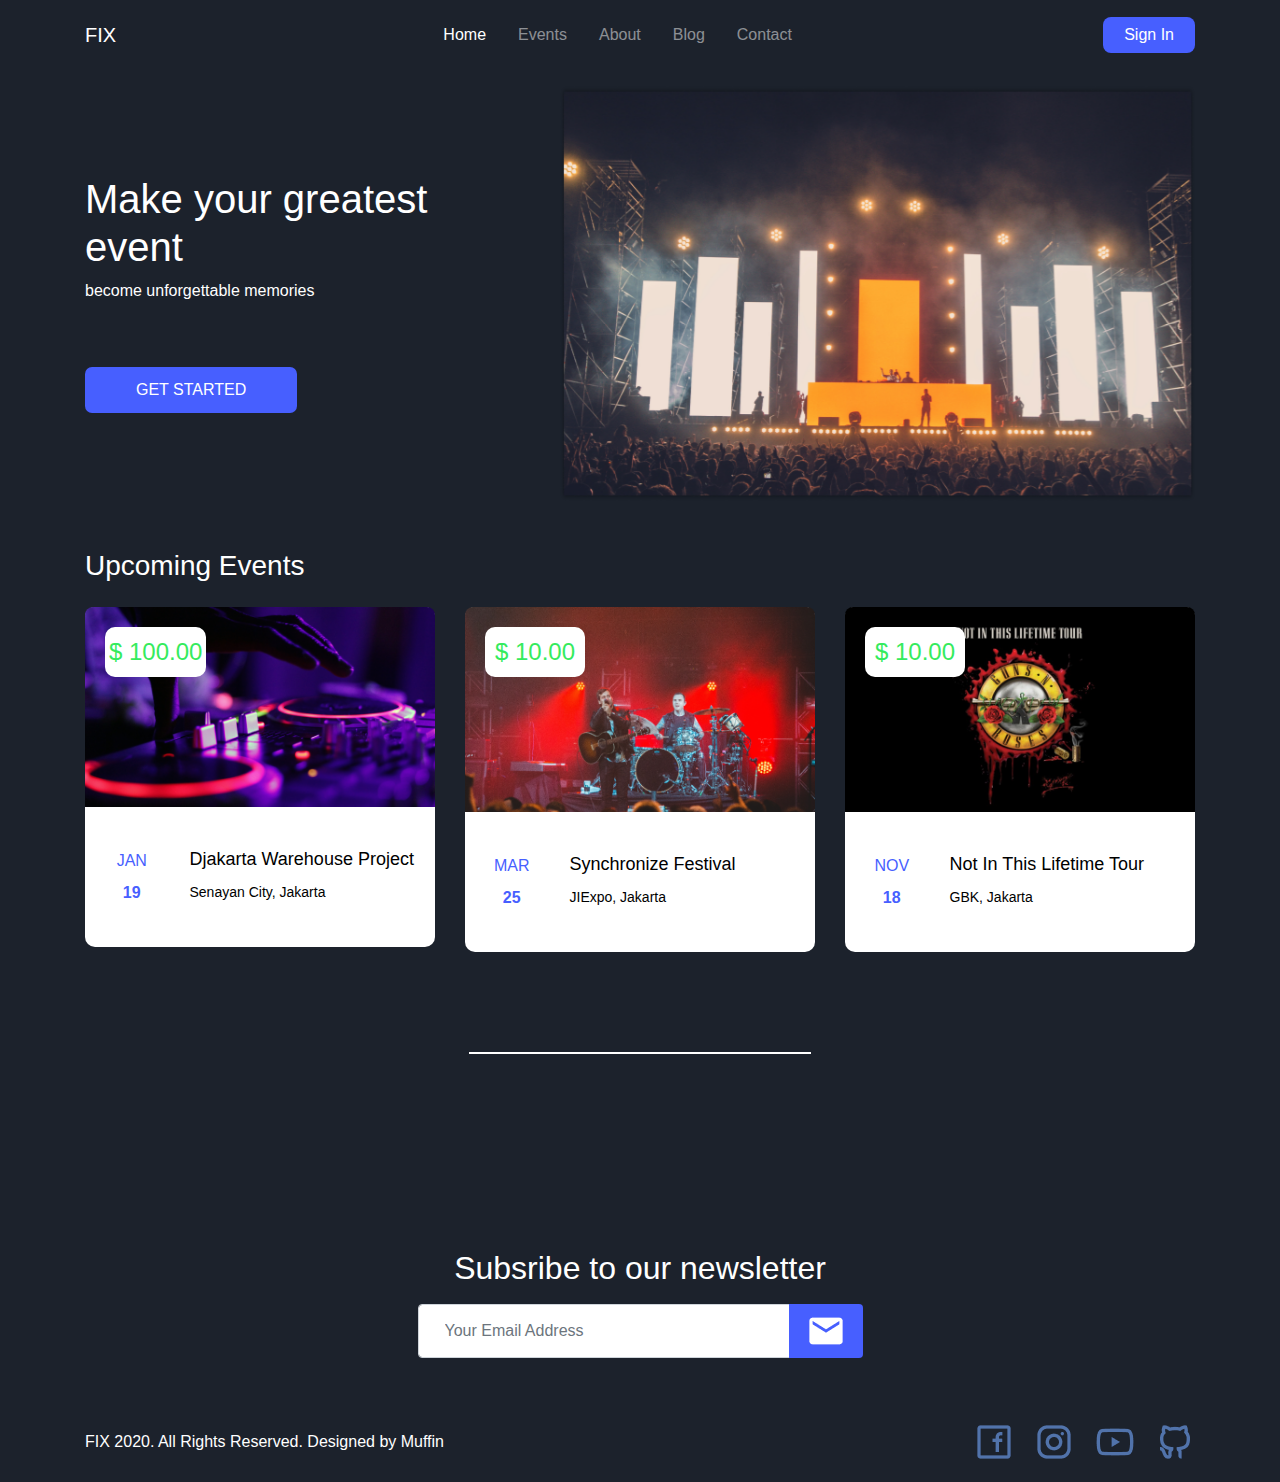
==== index.html @ 9d1dd175 "initial commit" ====
<!DOCTYPE html>
<html lang="en">
<head>
    <meta charset="UTF-8">
    <meta name="viewport" content="width=device-width, initial-scale=1.0">
    <meta http-equiv="X-UA-Compatible" content="ie=edge">
    <title>Document</title>
    <link rel="stylesheet" href="frontend/libraries/bootstrap/bootstrap.min.css">
    <link rel="stylesheet" href="frontend/styles/main.css">
</head>
<body>

  <nav class="navbar navbar-expand-lg navbar-dark bg-blue">
    <div class="container">
    <a class="navbar-brand" href="#">FIX</a>
      <button class="navbar-toggler" type="button" data-toggle="collapse" data-target="#navbarSupportedContent" aria-controls="navbarSupportedContent" aria-expanded="false" aria-label="Toggle navigation">
        <span class="navbar-toggler-icon"></span>
      </button>
    
      <div class="collapse navbar-collapse" id="navbarSupportedContent">
        <ul class="navbar-nav mx-auto">
          <li class="nav-item active mx-2">
            <a class="nav-link" href="#">Home</a>
          </li>
          <li class="nav-item mx-2">
            <a class="nav-link" href="event.html">Events</a>
          </li>
          <li class="nav-item mx-2">
            <a class="nav-link" href="#">About</a>
          </li>
          <li class="nav-item mx-2">
            <a class="nav-link" href="#">Blog</a>
          </li>
          <li class="nav-item mx-2">
            <a href="#" class="nav-link">Contact</a>
          </li>
        </ul>
        <form class="form-inline my-2 my-lg-0">
          <a class="btn btn-sign-in my-2 my-sm-0" href="sign-in.html">Sign In</a>
        </form>
      </div>
    </div>
  </nav>

  <header class="section-header mt-3" id="header">
    <div class="container">
      <div class="row">
        <div class="col-lg-4 align-self-center">
          <h1>
            Make your greatest event
          </h1>
          <p>
            become unforgettable memories
          </p>
          <a href="#" class="btn btn-get-started mt-5">GET STARTED</a>
        </div>
        <div class="col-lg-7 offset-lg-1 mt-3 mt-lg-0">
          <div id="carouselExampleControls" class="carousel slide" data-ride="carousel">
            <div class="carousel-inner">
              <div class="carousel-item active">
                <img src="frontend/images/Carousel1.png" class="d-block w-100" alt="...">
              </div>
              <div class="carousel-item">
                <img src="frontend/images/Carousel1.png" class="d-block w-100" alt="...">
              </div>
              <div class="carousel-item">
                <img src="frontend/images/Carousel1.png" class="d-block w-100" alt="...">
              </div>
            </div>
          </div>
        </div>
      </div>
    </div>
  </header>

  <main class="mt-5">
    <section class="section-upcoming-events">
      <div class="container">
        <h3>Upcoming Events</h3>
        <div class="row content-events mt-4">
          <div class="col-lg-4 col-12 col-md-6 mt-5 mt-lg-0">
            <a href="" class="link-events">
              <div class="events">
                <div class="card" style="width: 18re;">
                  <div class="price-box d-flex">
                    <div class="price mx-auto my-auto p-1">$ 100.00</div>
                  </div>
                  <img src="frontend/images/small-banner-try.png" class="events-image" alt="...">
                  <div class="card-body align-items-center d-flex">
                    <div class="row events-desc mx-auto">
                    <div class="col-lg-3 col-sm-3 col-3 align-self-center text-center events-time my-aut">
                      <div class="events-month mb-2">JAN</div>
                      <div class="events-date">19</div>
                    </div>
                    <div class="col-lg-9 col-sm-9 col-9 align-self-centr">
                      <h5 class="card-title">Djakarta Warehouse Project</h5>
                      <p class="card-text">Senayan City, Jakarta</p>
                    </div>
                  </div>                
                </div>
              </div>
            </div>
            </a>
          </div>
          <div class="col-lg-4 col-12 col-md-6 mt-5 mt-lg-0">
            <a href="" class="link-events">
              <div class="events">

                <div class="card" style="width: 18re;">
                  <div class="price-box d-flex">
                    <div class="price mx-auto my-auto p-1">$ 10.00</div>
                  </div>
                  <img src="frontend/images/events2.png" class="events-image" alt="...">
                  <div class="card-body align-items-center d-flex">
                    <div class="row events-desc mx-auto">
                      <div class="col-lg-3 col-sm-3 col-3 align-self-center text-center events-time my-aut">
                        <div class="events-month mb-2">MAR</div>
                        <div class="events-date">25</div>
                      </div>
                      <div class="col-lg-9 col-sm-9 col-9 align-self-centr">
                        <h5 class="card-title">Synchronize Festival</h5>
                        <p class="card-text">JIExpo, Jakarta</p>
                      </div>
                    </div>                
                  </div>
                </div>
              </div>
            </a>
          </div>
          <div class="col-lg-4 col-12 col-md-6 mt-5 mt-lg-0">
            <a href="" class="link-events">
              <div class="events">

                <div class="card" style="width: 18re;">
                  <div class="price-box d-flex">
                    <div class="price mx-auto my-auto p-1">$ 10.00</div>
                  </div>
                <img src="frontend/images/small-try-3.png" class="events-image" alt="...">
                <div class="card-body align-items-center d-flex">
                  <div class="row events-desc mx-auto">
                    <div class="col-lg-3 col-sm-3 col-3 align-self-center text-center events-time my-aut">
                      <div class="events-month mb-2">NOV</div>
                      <div class="events-date">18</div>
                    </div>
                    <div class="col-lg-9 col-sm-9 col-9 align-self-centr">
                      <h5 class="card-title">Not In This Lifetime Tour</h5>
                      <p class="card-text">GBK, Jakarta</p>
                    </div>
                  </div>                
                </div>
              </div>
            </div>
            </a>
          </div>
        </div>
        <hr>
      </div>
    </section>
  </main>

  <footer class="section-footer">
    <div class="container">
      <div class="row justify-content-center">
        <div class="col-lg-5 col-md-8 col-sm-10 col-10">
          <h2 class="text-center">Subsribe to our newsletter</h2>
          <div class="input-group mb-3 mt-3">
            <input type="text" class="form-control input-email-newsletter" placeholder="Your Email Address" aria-label="Recipient's username" aria-describedby="button-addon2">
            <div class="input-group-append">
              <button class="btn btn-email px-3" type="button" id="button-addon2"><img src="frontend/images/ic_email.png" alt=""></button>
            </div>
          </div>
        </div>
      </div>

      <div class="row mt-5">
        <div class="col align-self-center">
          <p class="mb-0">FIX 2020. All Rights Reserved. Designed by Muffin</p>
        </div>
        <div class="col text-right align-self-center">
          <a href="" class="social-media">
            <img src="frontend/images/24/symbols/facebook.png" alt="">
          </a>
          <a href="https://instagram.com/ajrulrn/" class="social-media ml-3">
            <img src="frontend/images/24/symbols/instagram.png" alt="">
          </a>
          <a href="" class="social-media ml-3">
            <img src="frontend/images/24/symbols/youtube.png" alt="">
          </a>
          <a href="https://github.com/ajrulrn/" class="social-media ml-3">
            <img src="frontend/images/24/symbols/github.png" alt="">
          </a>
        </div>
      </div>
    </div>
  </footer>

</body>
<script src="frontend/libraries/jquery/jquery-3.4.1.min.js"></script>
<script src="frontend/libraries/bootstrap/popper.min.js"></script>
<script src="frontend/libraries/bootstrap/bootstrap.min.js"></script>
<script src="frontend/libraries/retina-js/retina.min.js"></script>
</html>
---- frontend/styles/main.css ----
body {
  background-color: #1c222c;
  color: #fff;
}

.navbar {
  padding-top: 15px;
  padding-bottom: 15px;
}

.btn-get-started {
  background-color: #475FFF;
  color: #fff;
  padding: 10px 50px;
  border-radius: 7px;
}

.btn-get-started:hover {
  background-color: #3B4DC3;
  color: #fff;
}

.btn-sign-in {
  background-color: #475FFF;
  color: #fff;
  border-radius: 8px;
  padding: 5px 20px;
}

.btn-sign-in:hover {
  background-color: #3B4DC3;
  color: #fff;
}

.section-upcoming-events {
  min-height: 700px;
}

.section-upcoming-events .link-events {
  text-decoration: none;
}

.section-upcoming-events .card {
  min-width: 220px;
  border: none;
  border-radius: 10px;
  color: #000;
  z-index: 1;
}

.section-upcoming-events .card:hover {
  opacity: .3;
}

.section-upcoming-events .events-image {
  border-top-left-radius: 8px;
  border-top-right-radius: 8px;
}

.section-upcoming-events .events {
  z-index: 2;
}

.section-upcoming-events .events:hover {
  background: url("../images/ic_email.png");
  background-size: 40px 40px;
  background-repeat: no-repeat;
  background-position: 160px 140px;
}

.section-upcoming-events .price-box {
  min-width: 100px;
  height: 50px;
  background-color: #fff;
  position: absolute;
  border-radius: 10px;
  margin-top: 20px;
  margin-left: 20px;
}

.section-upcoming-events .price-box .price {
  font-size: 24px;
  color: #35EB5D;
}

.section-upcoming-events .card-body {
  min-height: 140px;
  -webkit-box-sizing: border-box;
          box-sizing: border-box;
  padding: 20px 4px;
}

.section-upcoming-events .card-body .events-desc {
  -webkit-box-sizing: border-box;
          box-sizing: border-box;
  width: 500px;
}

.section-upcoming-events .card-body .events-desc .events-month,
.section-upcoming-events .card-body .events-desc .events-date {
  font-size: 16px;
}

.section-upcoming-events .card-body .events-time {
  color: #475FFF;
}

.section-upcoming-events .card-body .events-date {
  font-weight: bolder;
}

.section-upcoming-events .card-body .card-title {
  font-size: 18px;
}

.section-upcoming-events .card-body .card-text {
  font-size: 14px;
}

.section-upcoming-events hr {
  margin-top: 100px;
  width: 340px !important;
  border: 1px solid #fff !important;
}

.section-footer {
  padding-bottom: 20px;
}

.section-footer .input-email-newsletter {
  padding: 26px;
}

.section-footer .btn-email {
  background-color: #475FFF;
}

.section-footer .btn-email:hover {
  background-color: #2F42C2;
}

.section-footer .social-media {
  text-decoration: none;
}

.section-events {
  min-height: 700px;
}

.section-events .input-search {
  border-top-left-radius: 20px;
  border-bottom-left-radius: 20px;
  padding: 21px 15px;
}

.section-events .btn-search {
  background-color: #475FFF;
  border-top-right-radius: 20px;
  border-bottom-right-radius: 20px;
}

.section-events .btn-search:hover {
  background-color: #3B4DC3;
}

.section-events .link-events {
  text-decoration: none;
}

.section-events .card {
  min-width: 220px;
  border: none;
  border-radius: 10px;
  color: #000;
}

.section-events .price-box {
  min-width: 100px;
  height: 50px;
  background-color: #fff;
  position: absolute;
  border-radius: 10px;
  margin-top: 20px;
  margin-left: 20px;
}

.section-events .price-box .price {
  font-size: 24px;
  color: #35EB5D;
}

.section-events .events-image {
  border-top-left-radius: 8px;
  border-top-right-radius: 8px;
}

.section-events .card-body {
  min-height: 140px;
}

.section-events .card-body .events-desc {
  width: 500px;
}

.section-events .card-body .events-desc .events-month,
.section-events .card-body .events-desc .events-date {
  font-size: 16px;
}

.section-events .card-body .events-time {
  color: #475FFF;
}

.section-events .card-body .events-date {
  font-weight: bolder;
}

.section-events .card-body .card-title {
  font-size: 18px;
}

.section-events .card-body .card-text {
  font-size: 14px;
}

.section-sign-up {
  color: #000;
  background-color: #fff;
}

.section-sign-up .input-sign-up {
  min-height: 666px;
}

.section-sign-up .form-sign-up {
  border: 2px solid #ced4da;
  border-radius: 7px;
}

.section-sign-up .sign-up-title {
  color: #475FFF;
  font-weight: normal;
  margin-top: -20px;
  margin-bottom: 60px;
  margin-left: 60px;
}

.section-sign-up .form-sign-up:focus {
  border-color: #475FFF;
  border: 1px solid #475FFF;
}

.section-sign-up .form-control:focus {
  -webkit-box-shadow: 0px 0px 3px 1px #3B4DC3 !important;
          box-shadow: 0px 0px 3px 1px #3B4DC3 !important;
}

.section-sign-up .banner-sign-up {
  background: url("../images/sign-up.png");
  background-size: cover;
}

.section-sign-up .btn-register {
  background-color: #475FFF;
  color: #fff;
  padding: 8px 95px;
  border-radius: 7px;
  width: inherit;
}

.section-sign-up .btn-register:hover {
  background-color: #3B4DC3;
}

.section-sign-up .goto-sign-in,
.section-sign-up .goto-sign-up {
  font-weight: normal;
  margin-left: 55px;
  color: #777;
}

.section-sign-up .goto-sign-in .link-sign-in,
.section-sign-up .goto-sign-up .link-sign-in {
  text-decoration: none;
  color: #475FFF;
}

.btn-login {
  background-color: #475FFF;
  color: #fff;
  padding: 8px 105px;
  width: inherit;
  border-radius: 7px;
}

.btn-login:hover {
  background-color: #3B4DC3;
  color: #fff;
}

.sign-in-title {
  color: #475FFF;
  margin-left: 50px;
  font-weight: normal;
  margin-top: -20px;
}

.sign-in-subtitle {
  color: #aaa;
  margin-bottom: 60px;
  margin-left: 50px;
}

.payment {
  background-color: #1c222c;
}

.section-payment .ticket-detail {
  background-color: #475FFF;
  border-radius: 10px;
  min-height: 196px;
}

.section-payment .ticket-detail .ticket-header {
  margin-left: 0px;
  margin-right: 0px;
}

.section-payment .ticket-detail .ticket-header .price-detail-ticket {
  font-weight: bolder;
}

.section-payment .ticket-detail .ticket-total {
  margin: 0px 0px;
}

.section-payment .ticket-detail .ticket-total .ticket-quantity {
  background-color: #2F42C2;
  padding: 10px 10px;
  border-radius: 5px;
}

.section-payment .ticket-detail .ticket-total .ticket-quantity .qty-text {
  margin-bottom: 0px;
}

.section-payment .ticket-detail .ticket-total .btn-min,
.section-payment .ticket-detail .ticket-total .btn-plus,
.section-payment .ticket-detail .ticket-total .btn-remove {
  padding: 0px;
}

.section-payment .ticket-detail .ticket-total .btn-remove .remove-text {
  font-size: 14px;
  color: #fff;
}

.section-payment .subtotal {
  color: #35EB5D;
}

.section-payment .payment-detail {
  background-color: #475FFF;
  height: 545px;
  border-radius: 8px;
}

.section-payment .payment-detail .month-expire,
.section-payment .payment-detail .date-expire {
  -webkit-box-flex: 0;
      -ms-flex: 0 0 45%;
          flex: 0 0 45%;
}

.section-payment .payment-detail .btn-cancel {
  background-color: #4A5CD8;
  padding: 15px 129px;
  border-radius: 5px;
  color: #fff;
}

.section-payment .payment-detail .btn-cancel:hover {
  background-color: #4354C9;
}

.section-payment .payment-detail .btn-purchase {
  background-color: #3BBCFF;
  padding: 15px 120px;
  color: #fff;
  border-radius: 5px;
}

.section-payment .payment-detail .btn-purchase:hover {
  background-color: #33ACEB;
  color: #fff;
}

.section-success-payment {
  min-height: 666px;
}

.section-success-payment .success-img {
  width: 200px;
  height: 200px;
}

.section-success-payment .btn-get-ticket {
  background-color: #475FFF;
  padding: 15px 60px;
  border-radius: 10px;
  color: #fff;
}

.section-success-payment .btn-get-ticket:hover {
  background-color: #3B4DC3;
}

@media only screen and (max-width: 720px) {
  nav {
    background-color: #475FFF;
  }
  nav .navbar-toggler {
    background-color: #253bce;
  }
  nav .btn-sign-in {
    background-color: #fff;
    color: #475FFF;
  }
  nav .btn-sign-in:hover {
    background-color: #1c2fa9;
  }
}

@media only screen and (max-width: 991px) {
  .sign-in-title,
  .sign-in-subtitle {
    margin: 0 !important;
  }
  .goto-sign-in,
  .goto-sign-up {
    margin-left: 44px !important;
  }
  .btn-login {
    margin-left: 0px !important;
  }
}

@media only screen and (max-width: 767px) {
  .btn-login {
    padding: 8px 90px;
  }
  .goto-sign-in,
  .goto-sign-up {
    margin-left: 0px !important;
  }
}

.section-detail-event .img-detail-event {
  width: inherit;
}

.section-detail-event .btn-description {
  color: #fff;
}

.section-detail-event .active-tab {
  font-weight: bold;
  color: #475FFF;
  border-bottom: 3px solid #475FFF;
}

.section-detail-event .link-event-organizer {
  text-decoration: none;
}

.section-detail-event .event-organizer .name-event-organizer {
  display: inline-block;
  margin: 0;
  color: #fff;
}

.section-detail-event .link-event-location {
  text-decoration: none;
}

.section-detail-event .name-event-location {
  display: inline-block;
  color: #fff;
}

.section-detail-event .date {
  display: inline-block;
}

.section-detail-event .time {
  display: inline-block;
}

.section-detail-event .tab-link {
  text-decoration: none !important;
  color: #fff;
}

.section-detail-event .tab-link.active {
  color: #475FFF;
  font-weight: bold;
  padding-bottom: 15px;
  border-bottom: 3px solid #475FFF;
}

.section-detail-event .ticket-event {
  min-height: 100px;
  border-radius: 10px;
  background-color: #475FFF;
}

.section-footer-detail {
  min-height: 170px;
  background-color: #475FFF;
  display: none;
}

.section-footer-detail .btn-buy {
  background-color: #fff;
  color: #475FFF;
  padding: 10px 35px;
  margin-top: 90px;
}

@media only screen and (max-width: 991px) {
  .btn-buy {
    margin-top: 120px !important;
  }
}

@media only screen and (max-width: 462px) {
  .btn-buy {
    margin-top: 150px !important;
  }
}

@media only screen and (max-width: 500px) {
  .event-time {
    margin-left: 0px !important;
  }
}

@media only screen and (max-width: 444px) {
  .event-date {
    margin-right: 2px !important;
  }
}

@media only screen and (max-width: 991px) {
  .ticket-total {
    margin-top: 80px !important;
  }
  .ticket-detail {
    min-height: 230px !important;
  }
}

@media only screen and (max-width: 465px) {
  .btn-cancel {
    padding: 15px 90px !important;
  }
  .btn-purchase {
    padding: 15px 80px !important;
  }
}
/*# sourceMappingURL=main.css.map */
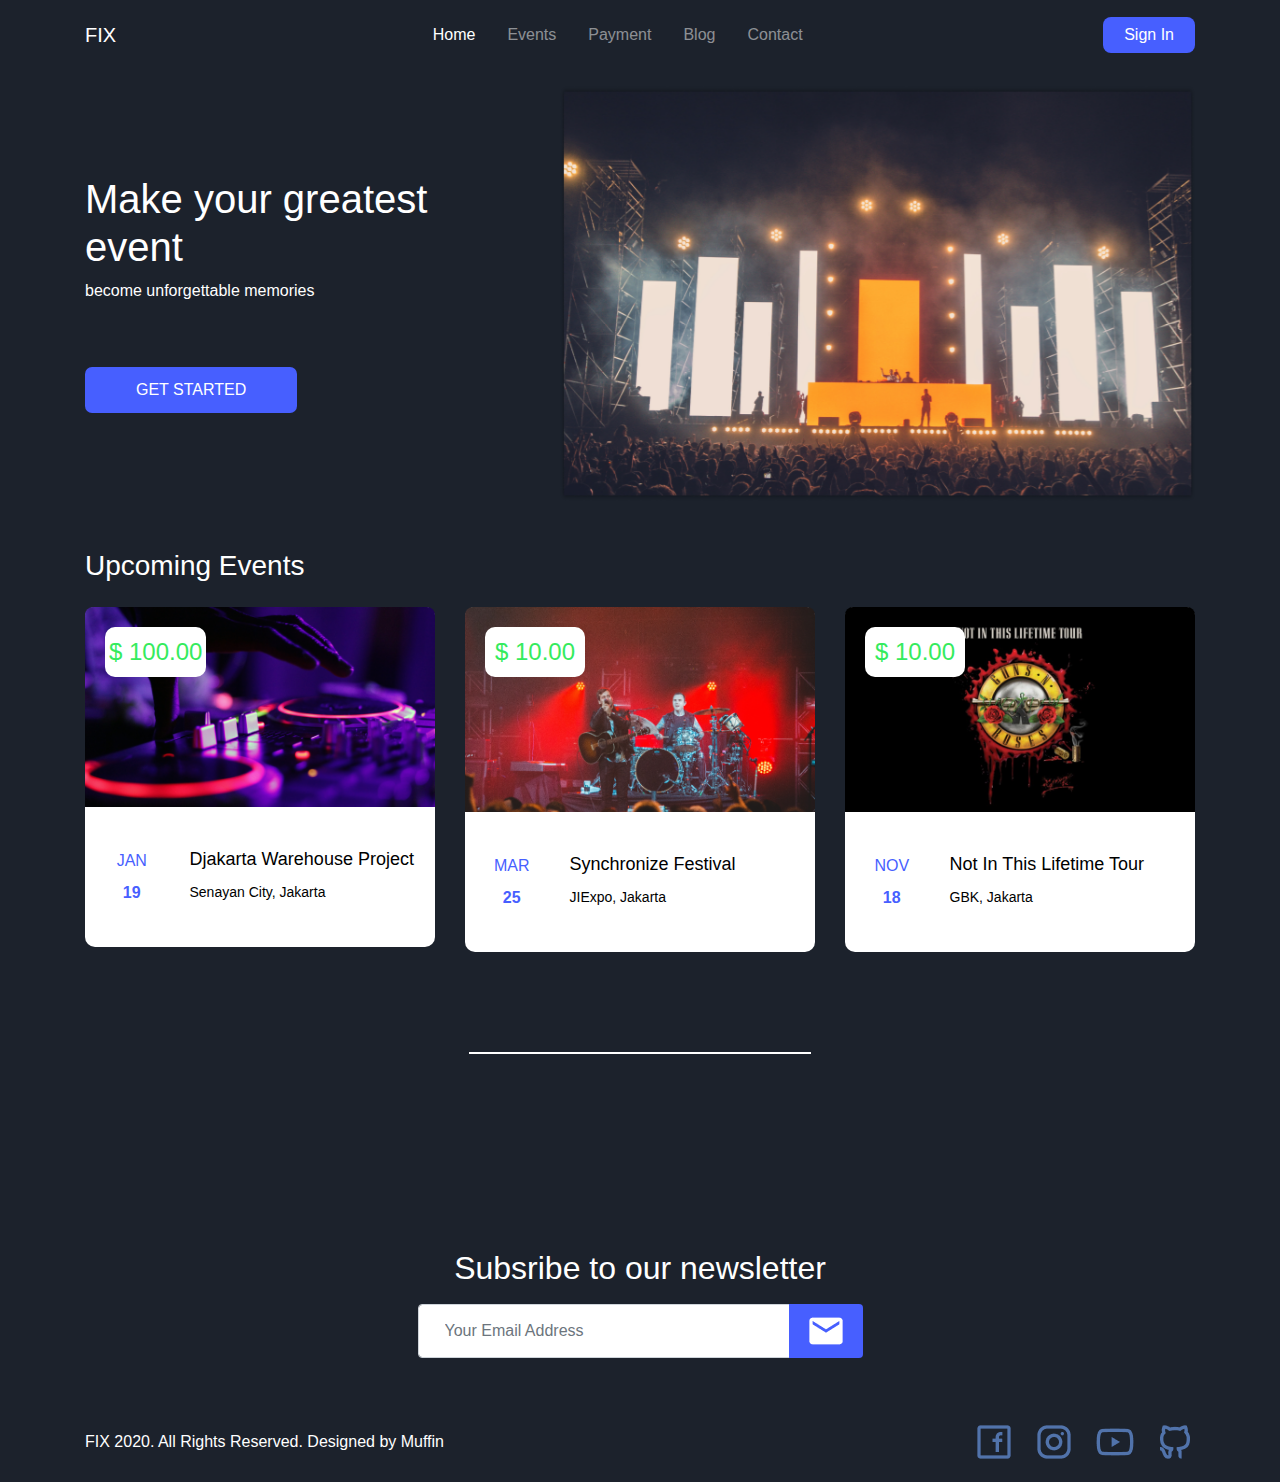
==== commit 160c76fa: "change navbar" ====
--- a/index.html
+++ b/index.html
@@ -26,7 +26,7 @@
             <a class="nav-link" href="event.html">Events</a>
           </li>
           <li class="nav-item mx-2">
-            <a class="nav-link" href="#">About</a>
+            <a class="nav-link" href="payment.html">Payment</a>
           </li>
           <li class="nav-item mx-2">
             <a class="nav-link" href="#">Blog</a>
@@ -79,7 +79,7 @@
         <h3>Upcoming Events</h3>
         <div class="row content-events mt-4">
           <div class="col-lg-4 col-12 col-md-6 mt-5 mt-lg-0">
-            <a href="" class="link-events">
+            <a href="detail-event.html" class="link-events">
               <div class="events">
                 <div class="card" style="width: 18re;">
                   <div class="price-box d-flex">
